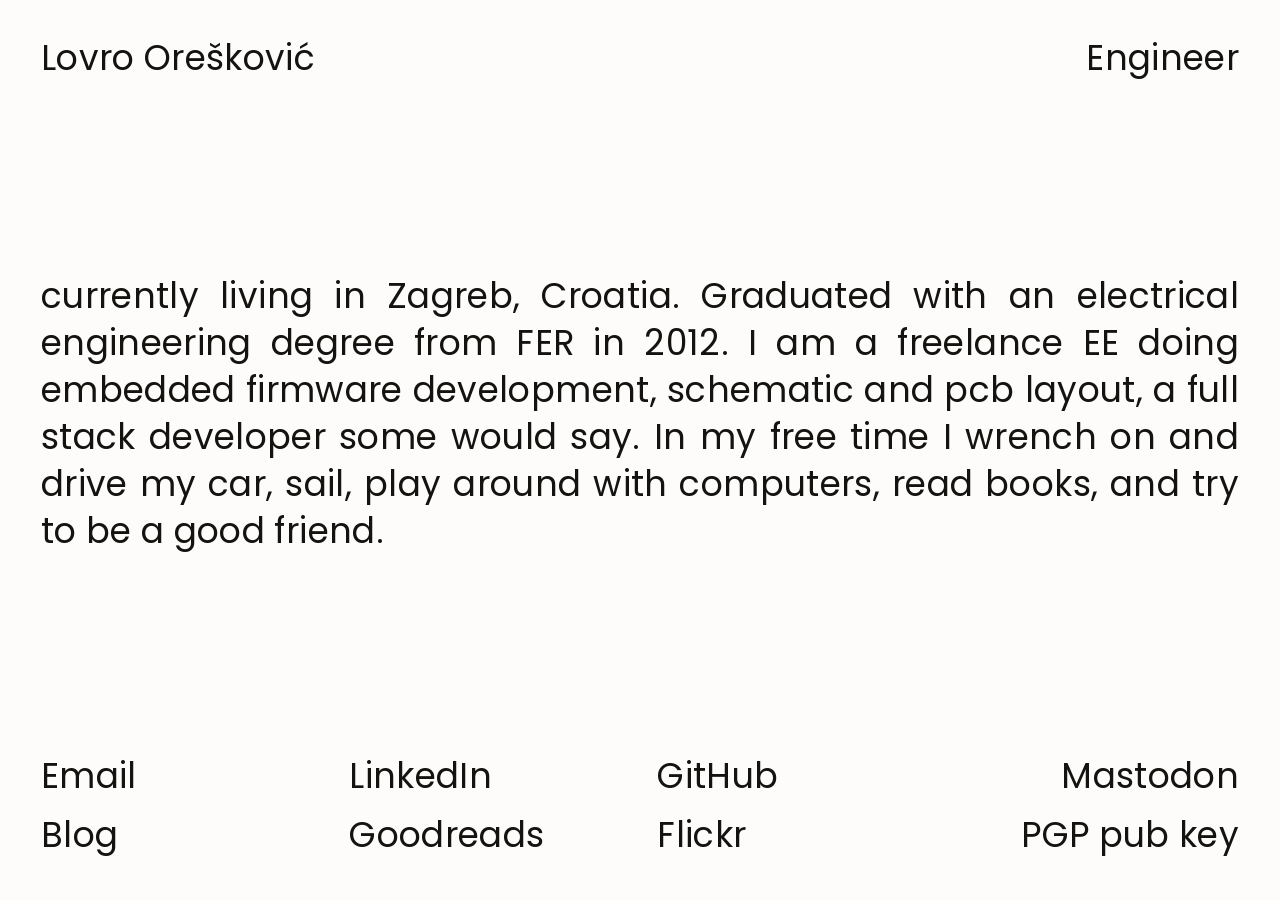
==== index.html @ bf4309a8 "modernize landing page: no build step, vanilla JS, fluid type Design and code revision of the same p" ====
<!doctype html>
<html lang="en">

<head>
    <meta charset="utf-8">
    <meta name="viewport" content="width=device-width, initial-scale=1">
    <title>Lovro Orešković — Engineer</title>
    <meta name="description" content="Lovro Orešković, freelance electrical engineer in Zagreb, Croatia. Embedded firmware, schematic and PCB design, and full stack development.">
    <meta name="author" content="Lovro Orešković">
    <link rel="canonical" href="https://lovro.oreskovic.me/">
    <link rel="icon" href="favicon.ico" sizes="any">
    <meta name="theme-color" content="#fdfcfa" media="(prefers-color-scheme: light)">
    <meta name="theme-color" content="#0e0e0f" media="(prefers-color-scheme: dark)">

    <meta property="og:type" content="website">
    <meta property="og:site_name" content="Lovro Orešković">
    <meta property="og:url" content="https://lovro.oreskovic.me/">
    <meta property="og:title" content="Lovro Orešković — Engineer">
    <meta property="og:description" content="Personal site of Lovro Orešković">
    <meta property="og:image" content="https://lovro.oreskovic.me/img-social.png">
    <meta property="og:image:width" content="1200">
    <meta property="og:image:height" content="630">
    <meta property="og:image:alt" content="Lovro Orešković — Engineer">
    <meta name="twitter:card" content="summary_large_image">
    <meta name="twitter:title" content="Lovro Orešković — Engineer">
    <meta name="twitter:description" content="Personal site of Lovro Orešković">
    <meta name="twitter:image" content="https://lovro.oreskovic.me/img-social.png">

    <link rel="preconnect" href="https://fonts.googleapis.com">
    <link rel="preconnect" href="https://fonts.gstatic.com" crossorigin>
    <link rel="stylesheet" href="https://fonts.googleapis.com/css2?family=Poppins:wght@400&display=swap">
    <link rel="stylesheet" href="css/main.css">

    <script async src="https://analytics.umami.is/script.js" data-website-id="88a1f3e2-761d-49d8-a6c5-a55fcdedf22e"></script>
</head>

<body>
    <!-- Full-bleed images revealed by the .peek words below. Decorative: the
         text already says what they show, so they are hidden from AT and the
         page works with JS disabled. -->
    <div class="peek-stage" aria-hidden="true">
        <img class="peek-stage__media" data-media="miata" data-src="img/miata.gif" alt="" decoding="async">
        <img class="peek-stage__media" data-media="sail" data-src="img/sail.gif" alt="" decoding="async">
        <img class="peek-stage__media" data-media="books" data-src="img/books.gif" alt="" decoding="async">
        <div class="peek-stage__scrim"></div>
    </div>

    <main class="page">
        <header class="masthead">
            <h1>Lovro Orešković</h1>
            <p>Engineer</p>
        </header>

        <p class="about">currently living in Zagreb, Croatia. Graduated with an electrical engineering degree from <a href="https://www.fer.unizg.hr" target="_blank" rel="noopener">FER</a> in 2012. I am a freelance EE doing embedded firmware development, schematic and pcb layout, a full stack developer some would say. In my free time I wrench on and drive my <span class="peek" data-peek="miata">car</span>, <span class="peek" data-peek="sail">sail</span>, play around with computers, read <span class="peek" data-peek="books">books</span>, and try to be a good friend.</p>

        <nav class="links" aria-label="Contact and profiles">
            <ul>
                <li><a href="mailto:lovro@oreskovic.me">Email</a></li>
                <li><a href="https://www.linkedin.com/in/oreskoviclovro" target="_blank" rel="noopener">LinkedIn</a></li>
                <li><a href="https://github.com/oresk" target="_blank" rel="noopener">GitHub</a></li>
                <li><a rel="me" href="https://mastodon.social/@oresk">Mastodon</a></li>
                <li><a href="https://blog.oreskovic.me" target="_blank" rel="noopener">Blog</a></li>
                <li><a href="https://www.goodreads.com/user/show/2086989-lovro" target="_blank" rel="noopener">Goodreads</a></li>
                <li><a href="https://www.flickr.com/photos/lovro/" target="_blank" rel="noopener">Flickr</a></li>
                <li><a href="/lovro_oreskovic_pgp.txt" target="_blank" rel="noopener">PGP pub key</a></li>
            </ul>
        </nav>
    </main>

    <script src="js/main.js" defer></script>
</body>

</html>
---- css/main.css ----
/* ==========================================================================
   lovro.oreskovic.me — landing page
   Hand-written CSS, no build step: this file is what GitHub Pages serves.
   Edit it directly.
   ========================================================================== */

:root {
    color-scheme: light dark;

    --paper: #fdfcfa;
    --ink: #14130f;
    --highlight: #ffec3d;

    /* Body size is the whole type scale. Tuned so the justified paragraph keeps
       a ~55-65 character measure on desktop and ~35 on a phone, instead of the
       old fixed 36px that broke to 18px below 768px. */
    --step: clamp(1.0625rem, 0.575rem + 2vw, 3.4rem);
    --pad: clamp(1.5rem, 3.2vw, 5.5rem);
    --line: 1.35;

    --ease: cubic-bezier(0.22, 0.61, 0.36, 1);
    --dur: 0.45s;
    --strike-dur: 0.28s;
}

@media (prefers-color-scheme: dark) {
    :root {
        --paper: #0e0e0f;
        --ink: #f4f2ee;
    }
}

/* Text inverts while a peek image fills the screen so it stays readable over
   the photo. --ink is the only thing the peek state has to change. */
html.peeking {
    --ink: #fff;
}

*,
*::before,
*::after {
    box-sizing: border-box;
}

html {
    background: var(--paper);
}

body {
    margin: 0;
    min-height: 100vh;
    min-height: 100svh;
    font-family: 'Poppins', system-ui, -apple-system, 'Segoe UI', sans-serif;
    font-size: var(--step);
    font-weight: 400;
    line-height: var(--line);
    letter-spacing: 0.01em;
    color: var(--ink);
    background: transparent; /* the peek stage paints over the canvas */
    transition: color var(--dur) var(--ease);
}

::selection {
    background: var(--highlight);
    color: #14130f;
}

/* ==========================================================================
   Layout — masthead / about / links stacked across one screen
   ========================================================================== */

.page {
    position: relative;
    z-index: 1;
    display: flex;
    flex-direction: column;
    justify-content: space-between;
    gap: clamp(1.5rem, 4vw, 4rem);
    min-height: 100vh;
    min-height: 100svh;
    padding: var(--pad);
}

.masthead {
    display: flex;
    justify-content: space-between;
    align-items: baseline;
    gap: 1em;
}

.masthead h1,
.masthead p {
    margin: 0;
    font-size: inherit;
    font-weight: inherit;
    line-height: 1;
}

.about {
    margin: 0;
    text-align: justify;
    text-justify: inter-word;
    hyphens: auto;
    -webkit-hyphens: auto;
}

.links ul {
    display: grid;
    grid-template-columns: repeat(4, minmax(0, 1fr));
    column-gap: 1em;
    row-gap: 0.35em;
    margin: 0;
    padding: 0;
    list-style: none;
}

.links li {
    display: flex; /* the strike-out hugs the text, not the grid cell */
}

.links li:nth-child(4n) {
    justify-content: flex-end;
}

/* ==========================================================================
   Links and peek words — strikethrough slides in on hover
   ========================================================================== */

a,
.peek {
    position: relative;
    color: inherit;
    text-decoration: none;
}

a::after,
.peek::after {
    content: "";
    position: absolute;
    inset: 50% 0 auto 0;
    height: max(1px, 0.06em);
    background: currentColor;
    transform: translateY(-50%) scaleX(0);
    transform-origin: 0 50%;
    transition: transform var(--strike-dur) var(--ease);
    pointer-events: none;
}

a:hover::after,
a:focus-visible::after,
.peek:hover::after {
    transform: translateY(-50%) scaleX(1);
}

a:focus-visible {
    outline: 2px solid currentColor;
    outline-offset: 0.15em;
    border-radius: 2px;
}

/* ==========================================================================
   Peek stage — the full-bleed images
   ========================================================================== */

.peek-stage {
    position: fixed;
    inset: 0;
    z-index: -1; /* above the canvas, behind the page */
    overflow: hidden;
    pointer-events: none;
}

.peek-stage__media {
    position: absolute;
    inset: 0;
    width: 100%;
    height: 100%;
    object-fit: cover;
    object-position: center;
    opacity: 0;
    transform: scale(1.03);
    transition: opacity var(--dur) var(--ease), transform calc(var(--dur) * 1.6) var(--ease);
}

.peek-stage__media.is-visible {
    opacity: 1;
    transform: none;
}

.peek-stage__scrim {
    position: absolute;
    inset: 0;
    background: #0b0b0c;
    opacity: 0;
    transition: opacity var(--dur) var(--ease);
}

html.peeking .peek-stage__scrim {
    opacity: 0.38;
}

/* ==========================================================================
   Narrow screens — ragged right is kinder at ~35 characters per line
   ========================================================================== */

@media (max-width: 40rem) {
    .about {
        text-align: left;
        hyphens: manual;
        -webkit-hyphens: manual;
    }

    .links ul {
        grid-template-columns: repeat(2, minmax(0, 1fr));
        row-gap: 0.5em;
    }

    .links li:nth-child(2n) {
        justify-content: flex-end;
    }
}

@media (hover: none) {
    a:active::after,
    .peek:active::after {
        transform: translateY(-50%) scaleX(1);
    }
}

@media (prefers-reduced-motion: reduce) {
    .peek-stage__media {
        transition-property: opacity;
    }

    .peek-stage__media,
    .peek-stage__media.is-visible {
        transform: none;
    }
}

@media print {
    .peek-stage {
        display: none;
    }
}
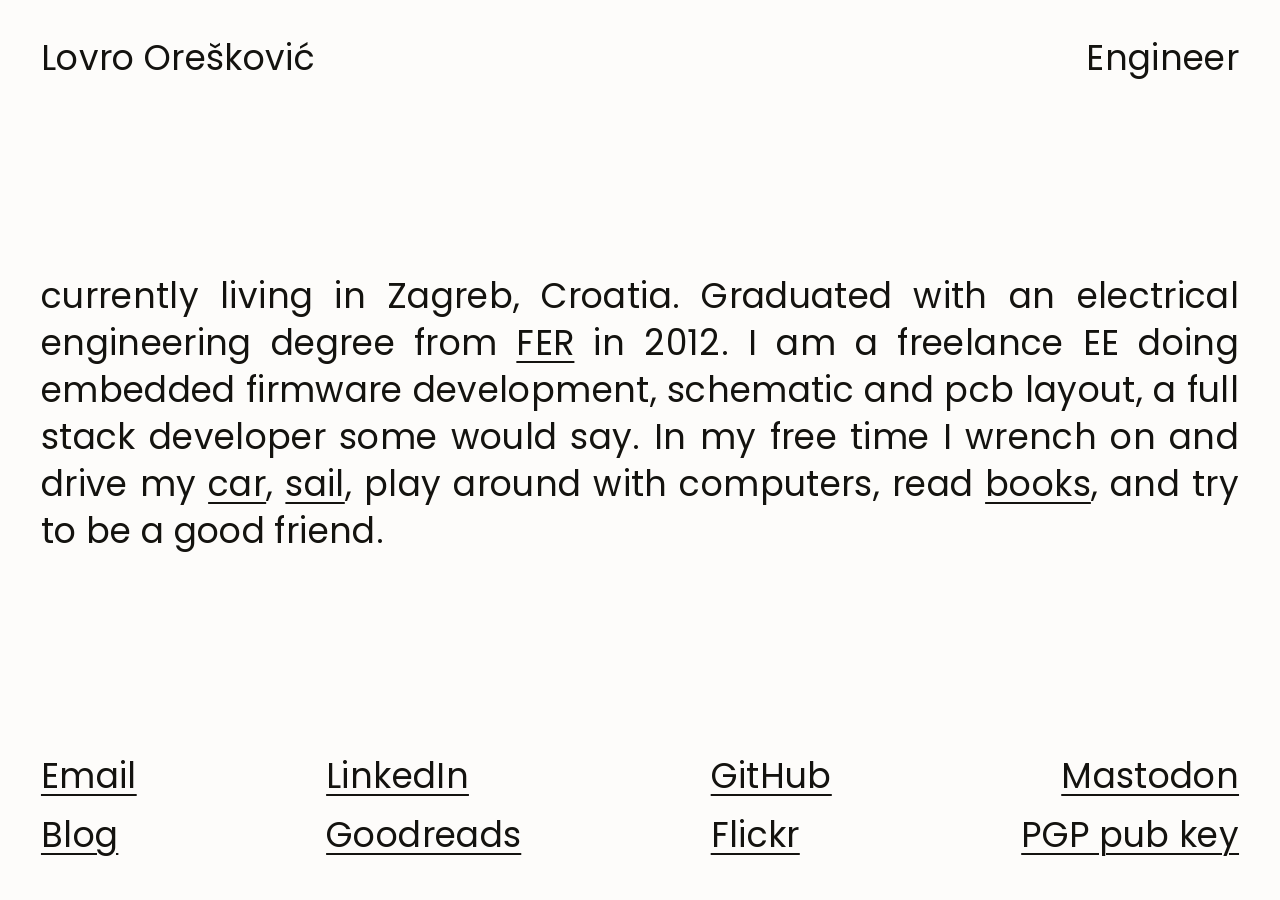
==== commit 0799c89e: "fix the car clip, the compression quality, and a stalled re-reveal Three defects, one of them mine: " ====
--- a/index.html
+++ b/index.html
@@ -35,13 +35,23 @@
 </head>
 
 <body>
-    <!-- Full-bleed images revealed by the .peek words below. Decorative: the
+    <!-- Full-bleed clips revealed by the .peek words below. Decorative: the
          text already says what they show, so they are hidden from AT and the
-         page works with JS disabled. -->
+         page works with JS disabled. preload="none" until JS asks for a layer;
+         source order picks webm (smaller) wherever it is supported. -->
     <div class="peek-stage" aria-hidden="true">
-        <img class="peek-stage__media" data-media="miata" data-src="img/miata.gif" alt="" decoding="async">
-        <img class="peek-stage__media" data-media="sail" data-src="img/sail.gif" alt="" decoding="async">
-        <img class="peek-stage__media" data-media="books" data-src="img/books.gif" alt="" decoding="async">
+        <video class="peek-stage__media" data-media="miata" muted loop playsinline preload="none">
+            <source src="img/miata.webm" type="video/webm">
+            <source src="img/miata.mp4" type="video/mp4">
+        </video>
+        <video class="peek-stage__media" data-media="sail" muted loop playsinline preload="none">
+            <source src="img/sail.webm" type="video/webm">
+            <source src="img/sail.mp4" type="video/mp4">
+        </video>
+        <video class="peek-stage__media" data-media="books" muted loop playsinline preload="none">
+            <source src="img/books.webm" type="video/webm">
+            <source src="img/books.mp4" type="video/mp4">
+        </video>
         <div class="peek-stage__scrim"></div>
     </div>
 
--- a/css/main.css
+++ b/css/main.css
@@ -106,7 +106,11 @@
 
 .links ul {
     display: grid;
-    grid-template-columns: repeat(4, minmax(0, 1fr));
+    /* Content-sized columns spread to the edges, like the old
+       justify-content: space-between flex rows — equal 1fr columns could overlap
+       at ~650px, where "PGP pub key" is wider than a quarter of the page. */
+    grid-template-columns: repeat(4, auto);
+    justify-content: space-between;
     column-gap: 1em;
     row-gap: 0.35em;
     margin: 0;
@@ -130,7 +134,13 @@
 .peek {
     position: relative;
     color: inherit;
-    text-decoration: none;
+    text-decoration: underline;
+    text-decoration-thickness: max(1px, 0.05em);
+    text-underline-offset: 0.18em;
+    transition: text-decoration-color var(--strike-dur) var(--ease);
+    /* no grey tap flash, no double-tap zoom delay on the peek words */
+    -webkit-tap-highlight-color: transparent;
+    touch-action: manipulation;
 }
 
 a::after,
@@ -146,8 +156,14 @@
     pointer-events: none;
 }
 
+/* On hover the underline fades out as the strike slides in — same swap the old
+   page made, just animated. Keyboard focus keeps the underline and gets a ring. */
+a:hover,
+.peek:hover {
+    text-decoration-color: transparent;
+}
+
 a:hover::after,
-a:focus-visible::after,
 .peek:hover::after {
     transform: translateY(-50%) scaleX(1);
 }
@@ -211,7 +227,7 @@
     }
 
     .links ul {
-        grid-template-columns: repeat(2, minmax(0, 1fr));
+        grid-template-columns: repeat(2, auto);
         row-gap: 0.5em;
     }
 
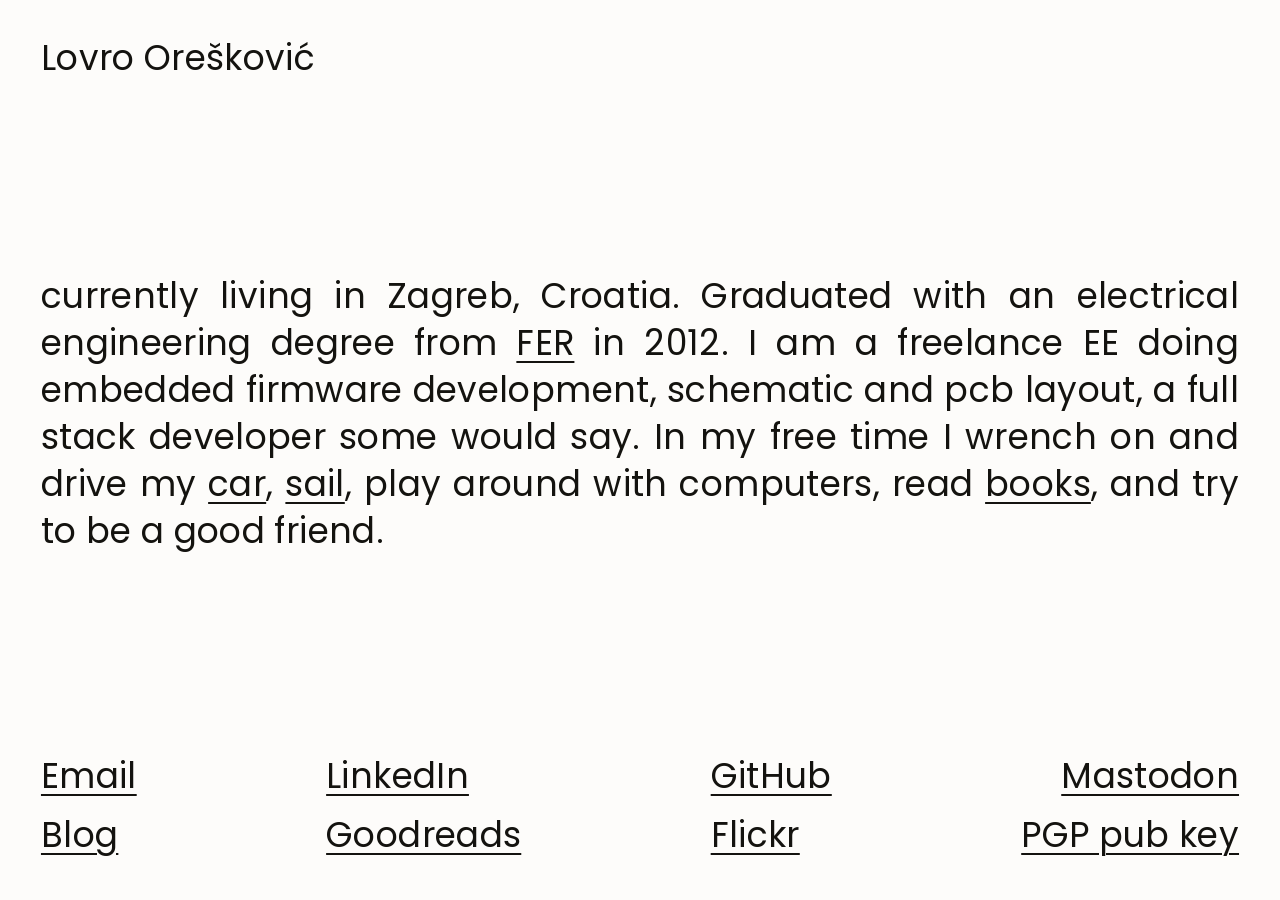
==== commit a717456d: "drop the Engineer caption from the masthead The header is just the name now. The .masthead p rule we" ====
--- a/index.html
+++ b/index.html
@@ -58,7 +58,6 @@
     <main class="page">
         <header class="masthead">
             <h1>Lovro Orešković</h1>
-            <p>Engineer</p>
         </header>
 
         <p class="about">currently living in Zagreb, Croatia. Graduated with an electrical engineering degree from <a href="https://www.fer.unizg.hr" target="_blank" rel="noopener">FER</a> in 2012. I am a freelance EE doing embedded firmware development, schematic and pcb layout, a full stack developer some would say. In my free time I wrench on and drive my <span class="peek" data-peek="miata">car</span>, <span class="peek" data-peek="sail">sail</span>, play around with computers, read <span class="peek" data-peek="books">books</span>, and try to be a good friend.</p>
--- a/css/main.css
+++ b/css/main.css
@@ -88,8 +88,7 @@
     gap: 1em;
 }
 
-.masthead h1,
-.masthead p {
+.masthead h1 {
     margin: 0;
     font-size: inherit;
     font-weight: inherit;
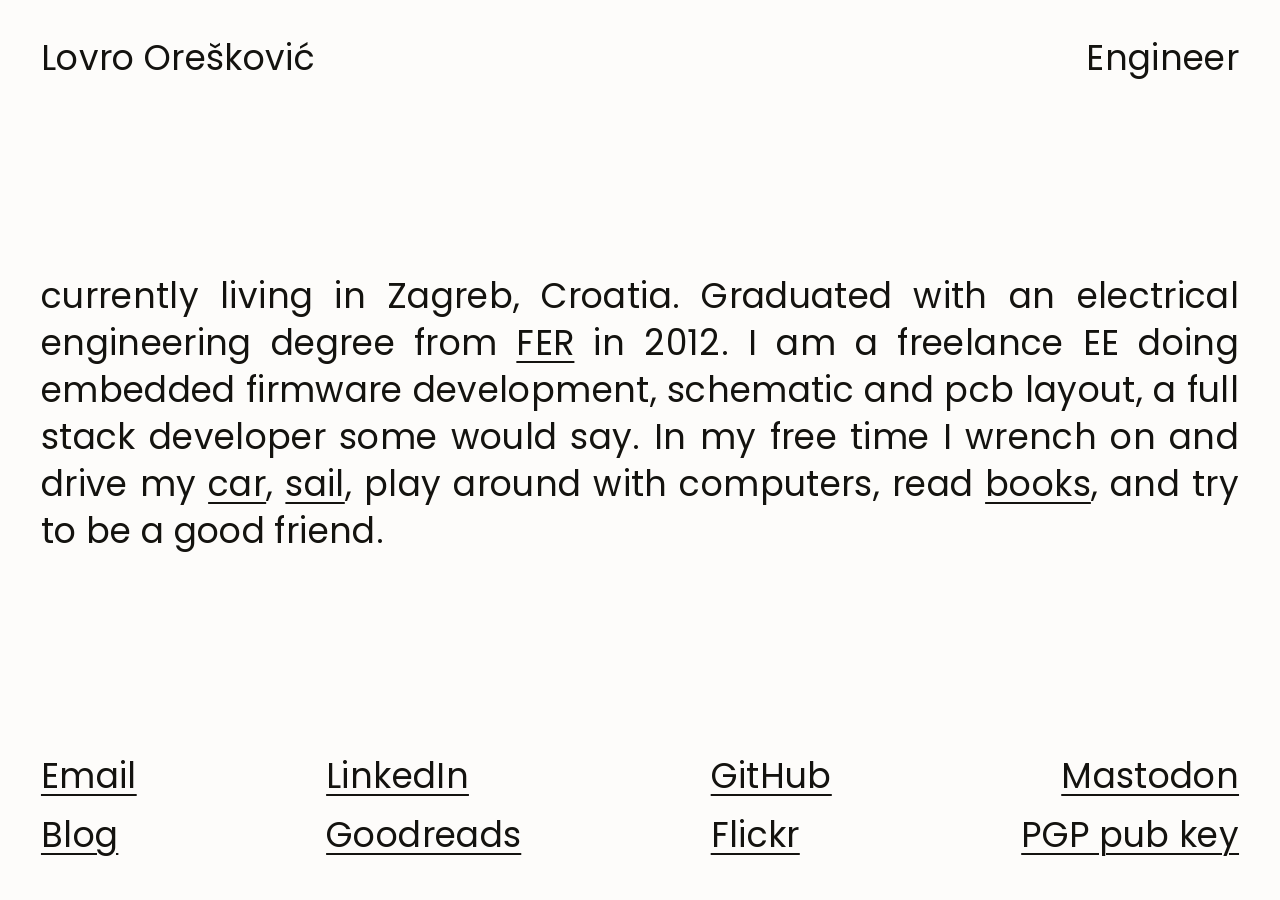
==== commit b811e5f0: "restore the Engineer caption on the page, keep it out of the tab title Read the last two requests ba" ====
--- a/index.html
+++ b/index.html
@@ -4,7 +4,7 @@
 <head>
     <meta charset="utf-8">
     <meta name="viewport" content="width=device-width, initial-scale=1">
-    <title>Lovro Orešković — Engineer</title>
+    <title>Lovro Orešković</title>
     <meta name="description" content="Lovro Orešković, freelance electrical engineer in Zagreb, Croatia. Embedded firmware, schematic and PCB design, and full stack development.">
     <meta name="author" content="Lovro Orešković">
     <link rel="canonical" href="https://lovro.oreskovic.me/">
@@ -15,14 +15,14 @@
     <meta property="og:type" content="website">
     <meta property="og:site_name" content="Lovro Orešković">
     <meta property="og:url" content="https://lovro.oreskovic.me/">
-    <meta property="og:title" content="Lovro Orešković — Engineer">
+    <meta property="og:title" content="Lovro Orešković">
     <meta property="og:description" content="Personal site of Lovro Orešković">
     <meta property="og:image" content="https://lovro.oreskovic.me/img-social.png">
     <meta property="og:image:width" content="1200">
     <meta property="og:image:height" content="630">
-    <meta property="og:image:alt" content="Lovro Orešković — Engineer">
+    <meta property="og:image:alt" content="Lovro Orešković">
     <meta name="twitter:card" content="summary_large_image">
-    <meta name="twitter:title" content="Lovro Orešković — Engineer">
+    <meta name="twitter:title" content="Lovro Orešković">
     <meta name="twitter:description" content="Personal site of Lovro Orešković">
     <meta name="twitter:image" content="https://lovro.oreskovic.me/img-social.png">
 
@@ -58,6 +58,7 @@
     <main class="page">
         <header class="masthead">
             <h1>Lovro Orešković</h1>
+            <p>Engineer</p>
         </header>
 
         <p class="about">currently living in Zagreb, Croatia. Graduated with an electrical engineering degree from <a href="https://www.fer.unizg.hr" target="_blank" rel="noopener">FER</a> in 2012. I am a freelance EE doing embedded firmware development, schematic and pcb layout, a full stack developer some would say. In my free time I wrench on and drive my <span class="peek" data-peek="miata">car</span>, <span class="peek" data-peek="sail">sail</span>, play around with computers, read <span class="peek" data-peek="books">books</span>, and try to be a good friend.</p>
--- a/css/main.css
+++ b/css/main.css
@@ -88,7 +88,8 @@
     gap: 1em;
 }
 
-.masthead h1 {
+.masthead h1,
+.masthead p {
     margin: 0;
     font-size: inherit;
     font-weight: inherit;
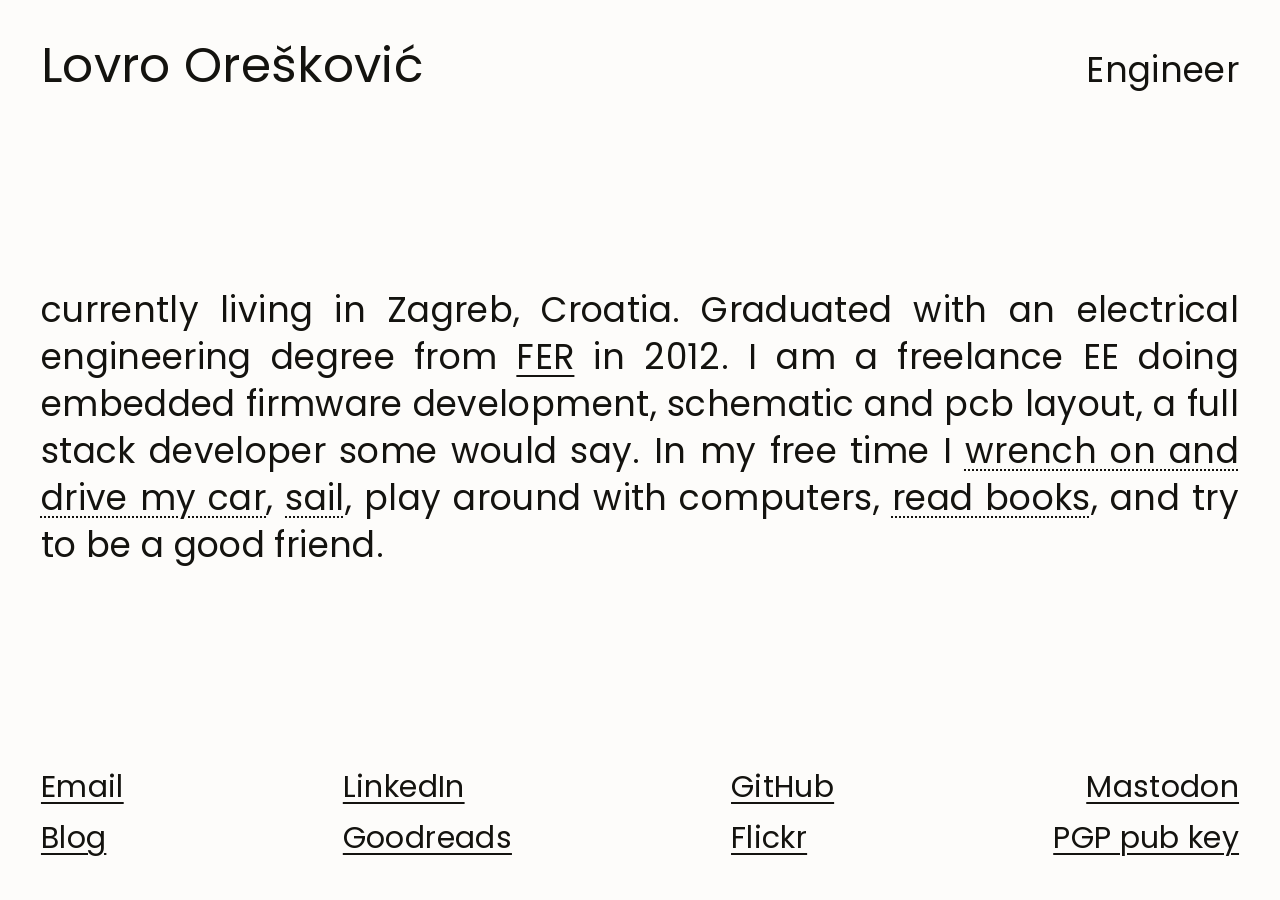
==== commit 46888425: "make the peek effect findable instead of a secret The effect was real but hidden: only three single " ====
--- a/index.html
+++ b/index.html
@@ -61,7 +61,7 @@
             <p>Engineer</p>
         </header>
 
-        <p class="about">currently living in Zagreb, Croatia. Graduated with an electrical engineering degree from <a href="https://www.fer.unizg.hr" target="_blank" rel="noopener">FER</a> in 2012. I am a freelance EE doing embedded firmware development, schematic and pcb layout, a full stack developer some would say. In my free time I wrench on and drive my <span class="peek" data-peek="miata">car</span>, <span class="peek" data-peek="sail">sail</span>, play around with computers, read <span class="peek" data-peek="books">books</span>, and try to be a good friend.</p>
+        <p class="about">currently living in Zagreb, Croatia. Graduated with an electrical engineering degree from <a href="https://www.fer.unizg.hr" target="_blank" rel="noopener">FER</a> in 2012. I am a freelance EE doing embedded firmware development, schematic and pcb layout, a full stack developer some would say. In my free time I <span class="peek" data-peek="miata">wrench on and drive my car</span>, <span class="peek" data-peek="sail">sail</span>, play around with computers, <span class="peek" data-peek="books">read books</span>, and try to be a good friend.</p>
 
         <nav class="links" aria-label="Contact and profiles">
             <ul>
--- a/css/main.css
+++ b/css/main.css
@@ -15,6 +15,12 @@
        a ~55-65 character measure on desktop and ~35 on a phone, instead of the
        old fixed 36px that broke to 18px below 768px. */
     --step: clamp(1.0625rem, 0.575rem + 2vw, 3.4rem);
+    /* Hierarchy: the name is the hero, the link rows sit a notch under the bio.
+       Both derive from --step so the ratios hold at every width; the nav keeps a
+       floor so it stays a legal tap target, and no ceiling so it stays
+       proportional on a big screen. */
+    --name-step: calc(var(--step) * 1.4);
+    --nav-step: max(0.875rem, calc(var(--step) * 0.87));
     --pad: clamp(1.5rem, 3.2vw, 5.5rem);
     --line: 1.35;
 
@@ -91,9 +97,12 @@
 .masthead h1,
 .masthead p {
     margin: 0;
-    font-size: inherit;
     font-weight: inherit;
     line-height: 1;
+}
+
+.masthead h1 {
+    font-size: var(--name-step);
 }
 
 .about {
@@ -111,6 +120,9 @@
        at ~650px, where "PGP pub key" is wider than a quarter of the page. */
     grid-template-columns: repeat(4, auto);
     justify-content: space-between;
+    /* underlined text reads heavier than it measures, so the rows sit under the
+       bio rather than level with it */
+    font-size: var(--nav-step);
     column-gap: 1em;
     row-gap: 0.35em;
     margin: 0;
@@ -137,14 +149,21 @@
     text-decoration: underline;
     text-decoration-thickness: max(1px, 0.05em);
     text-underline-offset: 0.18em;
-    transition: text-decoration-color var(--strike-dur) var(--ease);
     /* no grey tap flash, no double-tap zoom delay on the peek words */
     -webkit-tap-highlight-color: transparent;
     touch-action: manipulation;
 }
 
-a::after,
-.peek::after {
+a {
+    transition: text-decoration-color var(--strike-dur) var(--ease);
+}
+
+/* A link lives in the grid, one line, so its strike can be a pseudo-element
+   that slides in. A peek span sits inside a justified paragraph and is allowed
+   to wrap — there a pseudo-element would draw a single strike across the first
+   line box — so those use the engine's own text-decoration, which stays right
+   across line breaks. */
+a::after {
     content: "";
     position: absolute;
     inset: 50% 0 auto 0;
@@ -156,16 +175,26 @@
     pointer-events: none;
 }
 
-/* On hover the underline fades out as the strike slides in — same swap the old
-   page made, just animated. Keyboard focus keeps the underline and gets a ring. */
-a:hover,
+/* Underline fades out as the strike slides in. Keyboard focus keeps the
+   underline and gets a ring instead. */
+a:hover {
+    text-decoration-color: transparent;
+}
+
+a:hover::after {
+    transform: translateY(-50%) scaleX(1);
+}
+
+/* Peek spans wear a dotted underline so they can be told apart from real links
+   before you touch them, and zoom-in confirms what they do. Hovering is the
+   same underline-to-strike swap the page always had. */
+.peek {
+    text-decoration-style: dotted;
+    cursor: zoom-in;
+}
+
 .peek:hover {
-    text-decoration-color: transparent;
-}
-
-a:hover::after,
-.peek:hover::after {
-    transform: translateY(-50%) scaleX(1);
+    text-decoration: line-through solid;
 }
 
 a:focus-visible {
@@ -237,9 +266,12 @@
 }
 
 @media (hover: none) {
-    a:active::after,
-    .peek:active::after {
+    a:active::after {
         transform: translateY(-50%) scaleX(1);
+    }
+
+    .peek:active {
+        text-decoration: line-through solid;
     }
 }
 
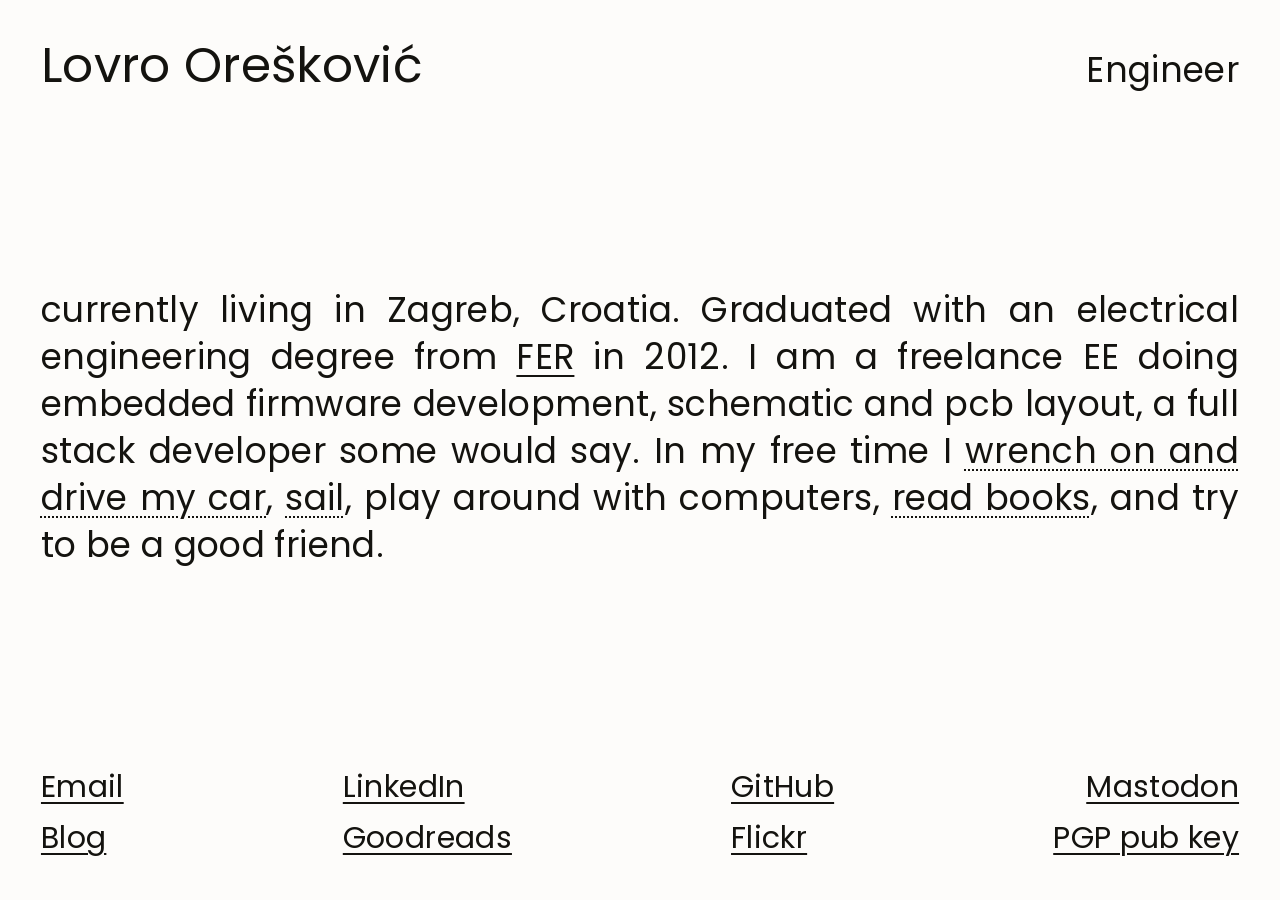
==== commit 9f8f5899: "self-host Poppins instead of loading it from Google Fonts Two woff2 subsets in fonts/ — latin and la" ====
--- a/index.html
+++ b/index.html
@@ -8,7 +8,9 @@
     <meta name="description" content="Lovro Orešković, freelance electrical engineer in Zagreb, Croatia. Embedded firmware, schematic and PCB design, and full stack development.">
     <meta name="author" content="Lovro Orešković">
     <link rel="canonical" href="https://lovro.oreskovic.me/">
+    <link rel="icon" href="icon.svg" type="image/svg+xml">
     <link rel="icon" href="favicon.ico" sizes="any">
+    <link rel="apple-touch-icon" href="apple-touch-icon.png">
     <meta name="theme-color" content="#fdfcfa" media="(prefers-color-scheme: light)">
     <meta name="theme-color" content="#0e0e0f" media="(prefers-color-scheme: dark)">
 
@@ -26,9 +28,32 @@
     <meta name="twitter:description" content="Personal site of Lovro Orešković">
     <meta name="twitter:image" content="https://lovro.oreskovic.me/img-social.png">
 
-    <link rel="preconnect" href="https://fonts.googleapis.com">
-    <link rel="preconnect" href="https://fonts.gstatic.com" crossorigin>
-    <link rel="stylesheet" href="https://fonts.googleapis.com/css2?family=Poppins:wght@400&display=swap">
+    <script type="application/ld+json">
+        {
+            "@context": "https://schema.org",
+            "@type": "Person",
+            "name": "Lovro Orešković",
+            "url": "https://lovro.oreskovic.me/",
+            "image": "https://lovro.oreskovic.me/img-social.png",
+            "jobTitle": "Engineer",
+            "knowsAbout": [
+                "Embedded firmware development",
+                "Schematic and PCB design",
+                "Full stack development"
+            ],
+            "sameAs": [
+                "https://www.linkedin.com/in/oreskoviclovro",
+                "https://github.com/oresk",
+                "https://mastodon.social/@oresk",
+                "https://blog.oreskovic.me",
+                "https://www.goodreads.com/user/show/2086989-lovro",
+                "https://www.flickr.com/photos/lovro/"
+            ]
+        }
+    </script>
+
+    <link rel="preload" href="fonts/poppins-latin-400.woff2" as="font" type="font/woff2" crossorigin>
+    <link rel="preload" href="fonts/poppins-latin-ext-400.woff2" as="font" type="font/woff2" crossorigin>
     <link rel="stylesheet" href="css/main.css">
 
     <script async src="https://analytics.umami.is/script.js" data-website-id="88a1f3e2-761d-49d8-a6c5-a55fcdedf22e"></script>
--- a/css/main.css
+++ b/css/main.css
@@ -4,6 +4,30 @@
    Edit it directly.
    ========================================================================== */
 
+/* Poppins 400, self-hosted: the two subsets Google serves, latin and latin-ext —
+   the Croatian š and ć in "Orešković" live in latin-ext, which is the whole
+   reason both files are here. 13.5 KB together, same origin, no third-party
+   request and no dependency on a CDN. Preloaded in index.html so the first paint
+   is already Poppins rather than a system fallback that swaps.
+   SIL Open Font License 1.1 — see fonts/OFL.txt. */
+@font-face {
+    font-family: 'Poppins';
+    font-style: normal;
+    font-weight: 400;
+    font-display: swap;
+    src: url('../fonts/poppins-latin-400.woff2') format('woff2');
+    unicode-range: U+0000-00FF, U+0131, U+0152-0153, U+02BB-02BC, U+02C6, U+02DA, U+02DC, U+0304, U+0308, U+0329, U+2000-206F, U+20AC, U+2122, U+2191, U+2193, U+2212, U+2215, U+FEFF, U+FFFD;
+}
+
+@font-face {
+    font-family: 'Poppins';
+    font-style: normal;
+    font-weight: 400;
+    font-display: swap;
+    src: url('../fonts/poppins-latin-ext-400.woff2') format('woff2');
+    unicode-range: U+0100-02BA, U+02BD-02C5, U+02C7-02CC, U+02CE-02D7, U+02DD-02FF, U+0304, U+0308, U+0329, U+1D00-1DBF, U+1E00-1E9F, U+1EF2-1EFF, U+2020, U+20A0-20AB, U+20AD-20C4, U+2113, U+2C60-2C7F, U+A720-A7FF;
+}
+
 :root {
     color-scheme: light dark;
 
@@ -11,10 +35,15 @@
     --ink: #14130f;
     --highlight: #ffec3d;
 
-    /* Body size is the whole type scale. Tuned so the justified paragraph keeps
-       a ~55-65 character measure on desktop and ~35 on a phone, instead of the
-       old fixed 36px that broke to 18px below 768px. */
-    --step: clamp(1.0625rem, 0.575rem + 2vw, 3.4rem);
+    /* Body size is the whole type scale. It tracks the window so the justified
+       paragraph keeps roughly the same number of characters per line — ~35 on a
+       phone, 65 to 82 from 1440 upward — instead of the old fixed 36px that
+       broke to 18px below 768px and 138 characters per line at 3840.
+       The ceiling is deliberately high (8rem): the type keeps growing with the
+       window rather than freezing at some width and leaving the line to stretch
+       on its own, so a big screen gets bigger letters and the text still reaches
+       both edges. It only bites past ~7600px. */
+    --step: clamp(1.0625rem, 0.575rem + 2vw, 8rem);
     /* Hierarchy: the name is the hero, the link rows sit a notch under the bio.
        Both derive from --step so the ratios hold at every width; the nav keeps a
        floor so it stays a legal tap target, and no ceiling so it stays
